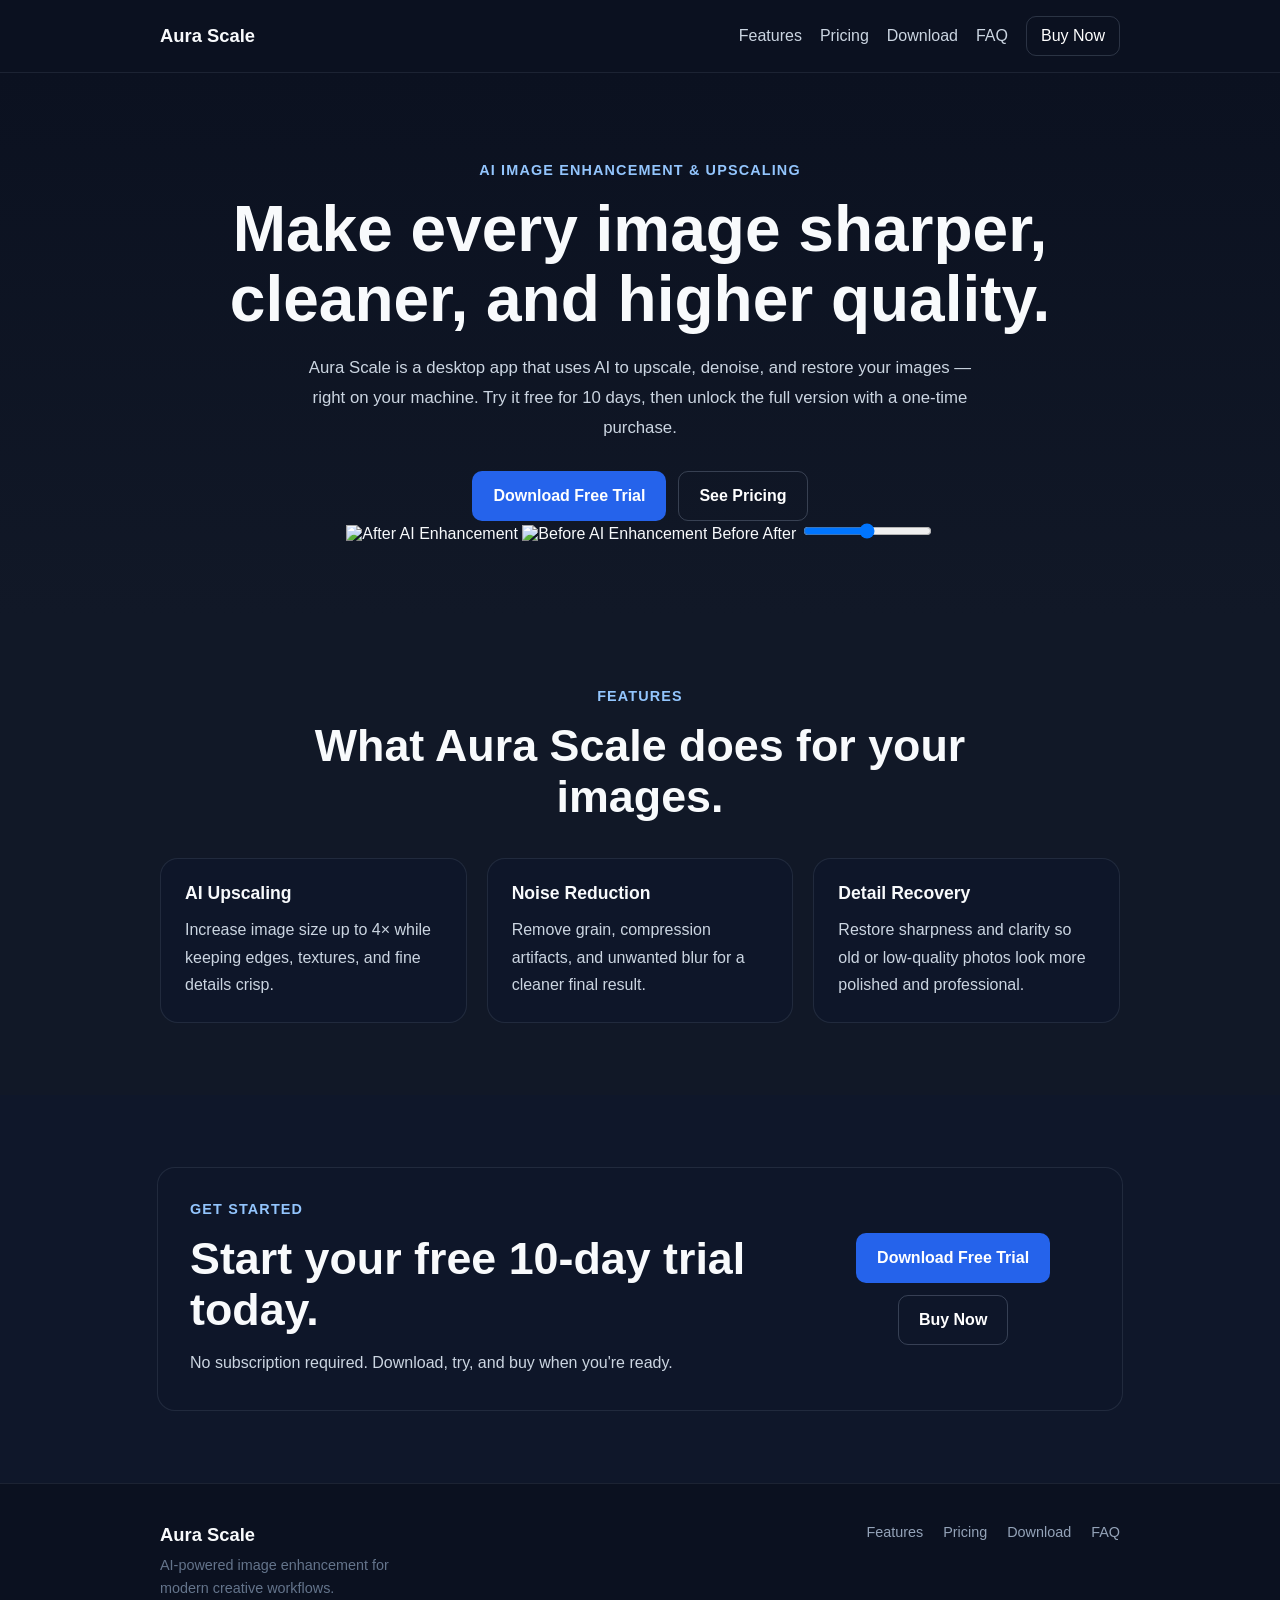
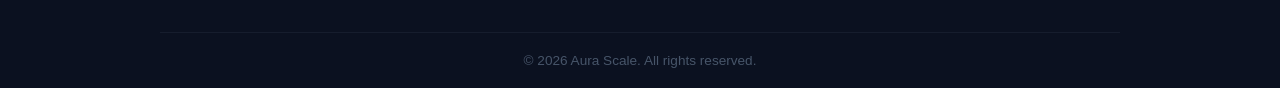
==== index.html @ 79a5b8a6 "اضافة المقارنة بين الصورة القديمة والجديدة" ====
<!DOCTYPE html>
<html lang="en">
<head>
    <meta charset="utf-8" />
    <meta name="viewport" content="width=device-width, initial-scale=1.0" />
    <title>Aura Scale — AI Image Enhancement</title>
    <meta name="description" content="Aura Scale is an AI-powered image enhancement app for upscaling, sharpening, and restoring visuals with a fast desktop workflow." />
    <link rel="icon" href="wwwroot/favicon.ico" />
    <link rel="stylesheet" href="wwwroot/css/site.css" />
</head>
<body>
    <header class="site-header">
        <div class="container site-header__inner">
            <a class="site-brand" href="./">Aura Scale</a>
            <button class="site-nav__toggle" aria-label="Open navigation" aria-expanded="false" aria-controls="site-nav">&#9776;</button>
            <nav class="site-nav" id="site-nav" aria-label="Primary">
                <a href="./#features">Features</a>
                <a href="Pricing/">Pricing</a>
                <a href="Download/">Download</a>
                <a href="FAQ/">FAQ</a>
                <a class="site-nav__cta" href="Pricing/">Buy Now</a>
            </nav>
        </div>
    </header>

    <main role="main">
        <section class="hero">
            <div class="container hero-simple">
                <span class="eyebrow">AI image enhancement &amp; upscaling</span>
                <h1>Make every image sharper, cleaner, and higher quality.</h1>
                <p class="subtitle">
                    Aura Scale is a desktop app that uses AI to upscale, denoise, and restore your images — right on your machine.
                    Try it free for 10&nbsp;days, then unlock the full version with a one-time purchase.
                </p>

                <div class="hero-buttons">
                    <a href="Download/" class="btn btn-primary">Download Free Trial</a>
                    <a href="Pricing/" class="btn btn-secondary">See Pricing</a>
                </div>

                <!-- السلايدر التفاعلي الجديد -->
                <div class="img-compare" style="--position: 50%;">
                    <img src="wwwroot/images/after.jpg" class="img-compare__after" alt="After AI Enhancement" />
                    <img src="wwwroot/images/before.jpg" class="img-compare__before" alt="Before AI Enhancement" />
                    <span class="img-compare__label img-compare__label--before">Before</span>
                    <span class="img-compare__label img-compare__label--after">After</span>
                    <input type="range" min="0" max="100" value="50" class="img-compare__slider" aria-label="Image comparison slider" />
                    <div class="img-compare__line">
                        <div class="img-compare__handle"></div>
                    </div>
                </div>
            </div>
        </section>

        <section id="features" class="section section-accent">
            <div class="container">
                <div class="section-heading section-heading--center">
                    <span class="section-kicker">Features</span>
                    <h2>What Aura Scale does for your images.</h2>
                </div>

                <div class="feature-grid">
                    <div class="feature-card">
                        <h3>AI Upscaling</h3>
                        <p>Increase image size up to 4× while keeping edges, textures, and fine details crisp.</p>
                    </div>
                    <div class="feature-card">
                        <h3>Noise Reduction</h3>
                        <p>Remove grain, compression artifacts, and unwanted blur for a cleaner final result.</p>
                    </div>
                    <div class="feature-card">
                        <h3>Detail Recovery</h3>
                        <p>Restore sharpness and clarity so old or low-quality photos look more polished and professional.</p>
                    </div>
                </div>
            </div>
        </section>

        <section class="section section-dark">
            <div class="container cta-block cta-block--simple">
                <div>
                    <span class="section-kicker">Get Started</span>
                    <h2>Start your free 10-day trial today.</h2>
                    <p>No subscription required. Download, try, and buy when you're ready.</p>
                </div>

                <div class="hero-buttons">
                    <a href="Download/" class="btn btn-primary">Download Free Trial</a>
                    <a href="Pricing/" class="btn btn-secondary">Buy Now</a>
                </div>
            </div>
        </section>
    </main>

    <footer class="site-footer">
        <div class="container site-footer__inner">
            <div class="site-footer__brand">
                <span class="site-brand">Aura Scale</span>
                <p>AI-powered image enhancement for modern creative workflows.</p>
            </div>
            <nav class="site-footer__nav" aria-label="Footer">
                <a href="./#features">Features</a>
                <a href="Pricing/">Pricing</a>
                <a href="Download/">Download</a>
                <a href="FAQ/">FAQ</a>
            </nav>
        </div>
        <div class="container site-footer__bottom">
            <p>&copy; 2026 Aura Scale. All rights reserved.</p>
        </div>
    </footer>

    <script src="wwwroot/js/site.js"></script>
</body>
</html>
---- wwwroot/css/site.css ----
html {
    font-size: 16px;
    scroll-behavior: smooth;
}

body {
    margin: 0;
    font-family: Arial, sans-serif;
    background: #0b1120;
    color: #f8fafc;
}

a {
    color: inherit;
    text-decoration: none;
}

.container {
    width: min(960px, calc(100% - 32px));
    margin: 0 auto;
}

.site-header {
    background: #0b1120;
    border-bottom: 1px solid rgba(148, 163, 184, 0.12);
}

.site-header__inner {
    display: flex;
    align-items: center;
    justify-content: space-between;
    gap: 16px;
    min-height: 72px;
}

.site-brand {
    font-size: 1.15rem;
    font-weight: 700;
}

.site-nav {
    display: flex;
    align-items: center;
    gap: 18px;
    color: #cbd5e1;
}

.site-nav__cta {
    padding: 10px 14px;
    border: 1px solid rgba(148, 163, 184, 0.24);
    border-radius: 10px;
    color: #ffffff;
}

.site-nav__toggle {
    display: none;
    background: none;
    border: 1px solid rgba(148, 163, 184, 0.3);
    color: #ffffff;
    font-size: 1.2rem;
    padding: 6px 10px;
    border-radius: 8px;
    cursor: pointer;
}

.hero {
    padding: 88px 0 72px;
    background: linear-gradient(180deg, #0b1120 0%, #111827 100%);
}

.hero-simple {
    text-align: center;
}

.eyebrow,
.section-kicker {
    display: inline-block;
    margin-bottom: 16px;
    color: #93c5fd;
    font-size: 0.9rem;
    font-weight: 700;
    text-transform: uppercase;
    letter-spacing: 0.08em;
}

.hero h1 {
    margin: 0 0 18px;
    font-size: clamp(2.5rem, 5vw, 4rem);
    line-height: 1.1;
}

.subtitle {
    margin: 0 auto 28px;
    max-width: 680px;
    color: #cbd5e1;
    font-size: 1.05rem;
    line-height: 1.8;
}

.hero-buttons {
    display: flex;
    justify-content: center;
    flex-wrap: wrap;
    gap: 12px;
}

.btn {
    display: inline-flex;
    align-items: center;
    justify-content: center;
    min-height: 48px;
    padding: 0 20px;
    border-radius: 10px;
    border: 1px solid transparent;
    font-weight: 700;
}

.btn-primary {
    background: #2563eb;
    color: #ffffff;
}

.btn-secondary {
    background: transparent;
    border-color: rgba(148, 163, 184, 0.3);
    color: #ffffff;
}

.hero-preview {
    display: grid;
    grid-template-columns: repeat(2, minmax(0, 1fr));
    gap: 18px;
    margin-top: 40px;
}

.download-figure {
    margin: 0;
}

.download-figure .preview-card {
    padding: 22px;
}

.download-figure .preview-box {
    height: 240px;
}

.preview-card,
.feature-card,
.cta-block {
    background: rgba(15, 23, 42, 0.92);
    border: 1px solid rgba(148, 163, 184, 0.14);
    border-radius: 18px;
}

.preview-card {
    padding: 18px;
}

.preview-card span {
    display: inline-block;
    margin-bottom: 12px;
    color: #bfdbfe;
    font-weight: 700;
}

.preview-card--accent {
    background: rgba(37, 99, 235, 0.12);
}

.preview-box {
    height: 180px;
    border-radius: 12px;
    border: 1px solid rgba(148, 163, 184, 0.18);
}

.preview-box--soft {
    background:
        linear-gradient(135deg, rgba(148, 163, 184, 0.22), rgba(51, 65, 85, 0.7)),
        repeating-linear-gradient(45deg, rgba(255, 255, 255, 0.04) 0 10px, rgba(255, 255, 255, 0.01) 10px 20px);
}

.preview-box--sharp {
    background:
        linear-gradient(135deg, rgba(96, 165, 250, 0.4), rgba(20, 184, 166, 0.24)),
        repeating-linear-gradient(45deg, rgba(255, 255, 255, 0.06) 0 8px, rgba(255, 255, 255, 0.01) 8px 16px);
}

.section {
    padding: 72px 0;
}

.section-dark {
    background: #0f172a;
}

.section-accent {
    background: #111827;
}

.section-heading {
    margin-bottom: 36px;
}

.section-heading--center {
    max-width: 720px;
    margin-inline: auto;
    text-align: center;
}

.section-heading h2,
.cta-block h2 {
    margin: 0 0 14px;
    font-size: clamp(1.9rem, 4vw, 2.8rem);
}

.section-heading p,
.cta-block p {
    margin: 0;
    color: #cbd5e1;
    line-height: 1.8;
}

.feature-grid {
    display: grid;
    grid-template-columns: repeat(3, minmax(0, 1fr));
    gap: 20px;
}

.feature-card {
    padding: 24px;
}

.feature-card h3 {
    margin: 0 0 12px;
    font-size: 1.1rem;
}

.feature-card p {
    margin: 0;
    color: #cbd5e1;
    line-height: 1.7;
}

.cta-block {
    display: flex;
    align-items: center;
    justify-content: space-between;
    gap: 24px;
    padding: 32px;
}

.cta-block--simple {
    max-width: 900px;
    margin: 0 auto;
}

.site-footer {
    padding: 40px 0 0;
    border-top: 1px solid rgba(148, 163, 184, 0.12);
    background: #0b1120;
}

.site-footer__inner {
    display: flex;
    align-items: flex-start;
    justify-content: space-between;
    gap: 32px;
    padding-bottom: 32px;
}

.site-footer__brand p {
    margin: 8px 0 0;
    color: #64748b;
    font-size: 0.9rem;
    max-width: 260px;
    line-height: 1.6;
}

.site-footer__nav {
    display: flex;
    flex-wrap: wrap;
    gap: 20px;
    align-items: center;
}

.site-footer__nav a {
    color: #94a3b8;
    font-size: 0.9rem;
    transition: color 0.15s;
}

.site-footer__nav a:hover {
    color: #f8fafc;
}

.site-footer__bottom {
    border-top: 1px solid rgba(148, 163, 184, 0.08);
    padding: 20px 0;
}

.site-footer__bottom p {
    margin: 0;
    color: #475569;
    text-align: center;
    font-size: 0.85rem;
}

/* ── Page header ── */
.page-header {
    padding: 72px 0 56px;
    background: linear-gradient(180deg, #0b1120 0%, #111827 100%);
    text-align: center;
}

.page-header .section-kicker {
    margin-bottom: 12px;
}

.page-header h1 {
    margin: 0 0 16px;
    font-size: clamp(2rem, 4vw, 3rem);
    line-height: 1.15;
}

.page-header p {
    margin: 0 auto;
    max-width: 640px;
    color: #cbd5e1;
    font-size: 1.05rem;
    line-height: 1.8;
}

/* ── Info cards / step cards ── */
.info-grid {
    display: grid;
    grid-template-columns: repeat(auto-fit, minmax(260px, 1fr));
    gap: 20px;
    margin-top: 40px;
}

.info-card {
    background: rgba(15, 23, 42, 0.92);
    border: 1px solid rgba(148, 163, 184, 0.14);
    border-radius: 18px;
    padding: 28px;
}

.info-card__number {
    display: inline-flex;
    align-items: center;
    justify-content: center;
    width: 36px;
    height: 36px;
    border-radius: 50%;
    background: rgba(37, 99, 235, 0.18);
    color: #93c5fd;
    font-weight: 700;
    font-size: 0.95rem;
    margin-bottom: 14px;
}

.info-card h3 {
    margin: 0 0 10px;
    font-size: 1.05rem;
}

.info-card p {
    margin: 0;
    color: #94a3b8;
    line-height: 1.7;
    font-size: 0.95rem;
}

/* ── Pricing cards ── */
.pricing-grid {
    display: grid;
    grid-template-columns: repeat(auto-fit, minmax(280px, 1fr));
    gap: 24px;
    margin-top: 40px;
}

.pricing-card {
    background: rgba(15, 23, 42, 0.92);
    border: 1px solid rgba(148, 163, 184, 0.14);
    border-radius: 18px;
    padding: 32px;
    display: flex;
    flex-direction: column;
    gap: 20px;
}

.pricing-card--featured {
    border-color: rgba(37, 99, 235, 0.5);
    background: rgba(37, 99, 235, 0.06);
}

.pricing-card__badge {
    display: inline-block;
    background: #2563eb;
    color: #fff;
    font-size: 0.75rem;
    font-weight: 700;
    letter-spacing: 0.06em;
    text-transform: uppercase;
    padding: 4px 10px;
    border-radius: 6px;
    margin-bottom: 4px;
}

.pricing-card__price {
    font-size: 2.4rem;
    font-weight: 700;
    line-height: 1;
}

.pricing-card__price span {
    font-size: 1rem;
    font-weight: 400;
    color: #94a3b8;
}

.pricing-card h3 {
    margin: 0 0 4px;
    font-size: 1.2rem;
}

.pricing-card p {
    margin: 0;
    color: #94a3b8;
    font-size: 0.95rem;
    line-height: 1.6;
}

.pricing-card ul {
    margin: 0;
    padding: 0;
    list-style: none;
    display: flex;
    flex-direction: column;
    gap: 10px;
    flex: 1;
}

.pricing-card ul li {
    color: #cbd5e1;
    font-size: 0.95rem;
    padding-left: 20px;
    position: relative;
}

.pricing-card ul li::before {
    content: "✓";
    position: absolute;
    left: 0;
    color: #60a5fa;
}

/* ── FAQ ── */
.faq-list {
    margin-top: 40px;
    display: flex;
    flex-direction: column;
    gap: 16px;
}

.faq-item {
    background: rgba(15, 23, 42, 0.92);
    border: 1px solid rgba(148, 163, 184, 0.14);
    border-radius: 14px;
    padding: 24px;
}

.faq-item h3 {
    margin: 0 0 10px;
    font-size: 1rem;
    color: #e2e8f0;
}

.faq-item p {
    margin: 0;
    color: #94a3b8;
    line-height: 1.75;
    font-size: 0.95rem;
}

/* ── Thank You ── */
.thankyou-hero {
    padding: 88px 0 72px;
    background: linear-gradient(180deg, #0b1120 0%, #111827 100%);
    text-align: center;
}

.thankyou-hero .checkmark {
    font-size: 3rem;
    margin-bottom: 16px;
}

.thankyou-hero h1 {
    margin: 0 0 16px;
    font-size: clamp(2rem, 4vw, 3rem);
}

.thankyou-hero p {
    margin: 0 auto 8px;
    max-width: 560px;
    color: #cbd5e1;
    font-size: 1.05rem;
    line-height: 1.8;
}

/* ── nav active state ── */
.site-nav a.active,
.site-nav a[aria-current="page"] {
    color: #f8fafc;
}

@media (max-width: 768px) {
    .site-nav__toggle {
        display: block;
    }

    .site-nav {
        display: none;
        flex-direction: column;
        align-items: flex-start;
        width: 100%;
        padding: 12px 0 16px;
        gap: 12px;
    }

    .site-nav.is-open {
        display: flex;
    }

    .site-header__inner {
        flex-wrap: wrap;
        padding: 12px 0;
    }

    .cta-block {
        flex-direction: column;
        align-items: flex-start;
    }

    .hero-preview,
    .feature-grid,
    .info-grid,
    .pricing-grid {
        grid-template-columns: 1fr;
    }

    .cta-block {
        align-items: flex-start;
    }

    .hero h1 {
        font-size: 2.4rem;
    }

    .site-footer__inner {
        flex-direction: column;
        gap: 24px;
    }
}
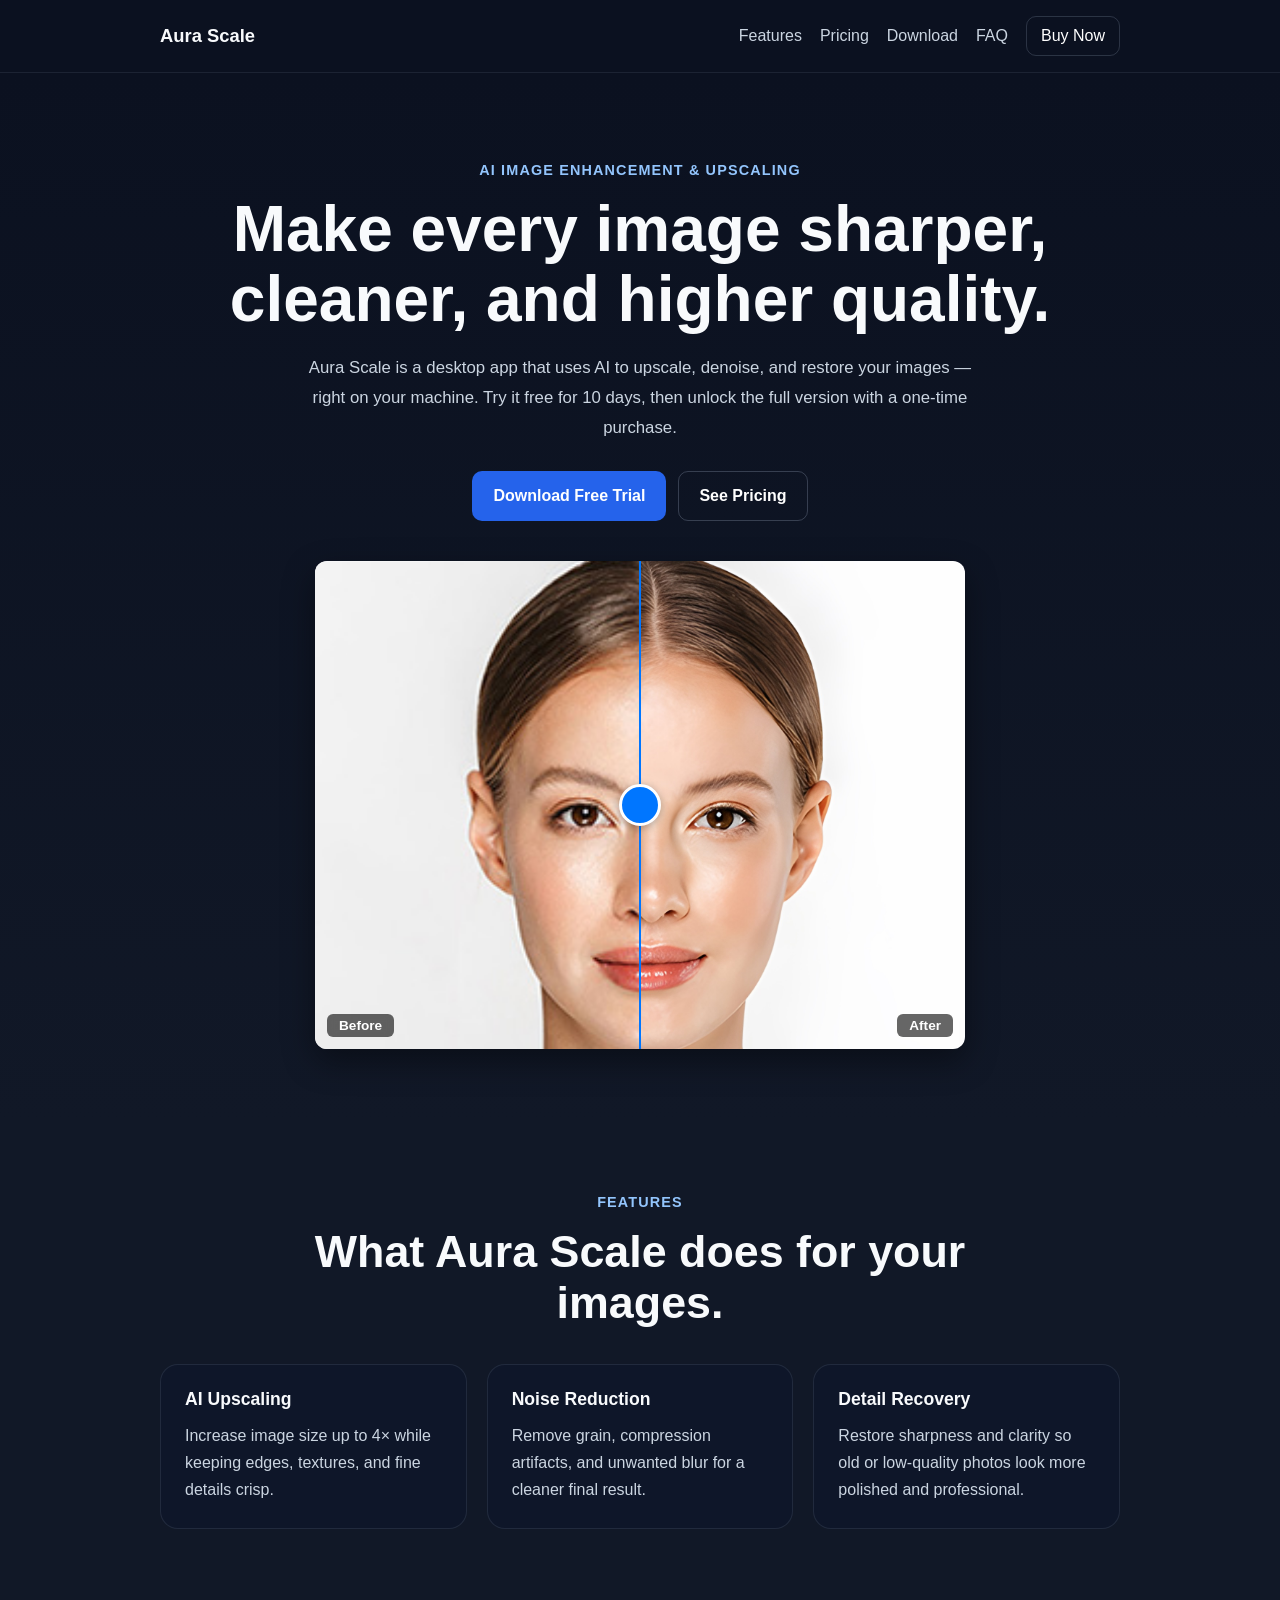
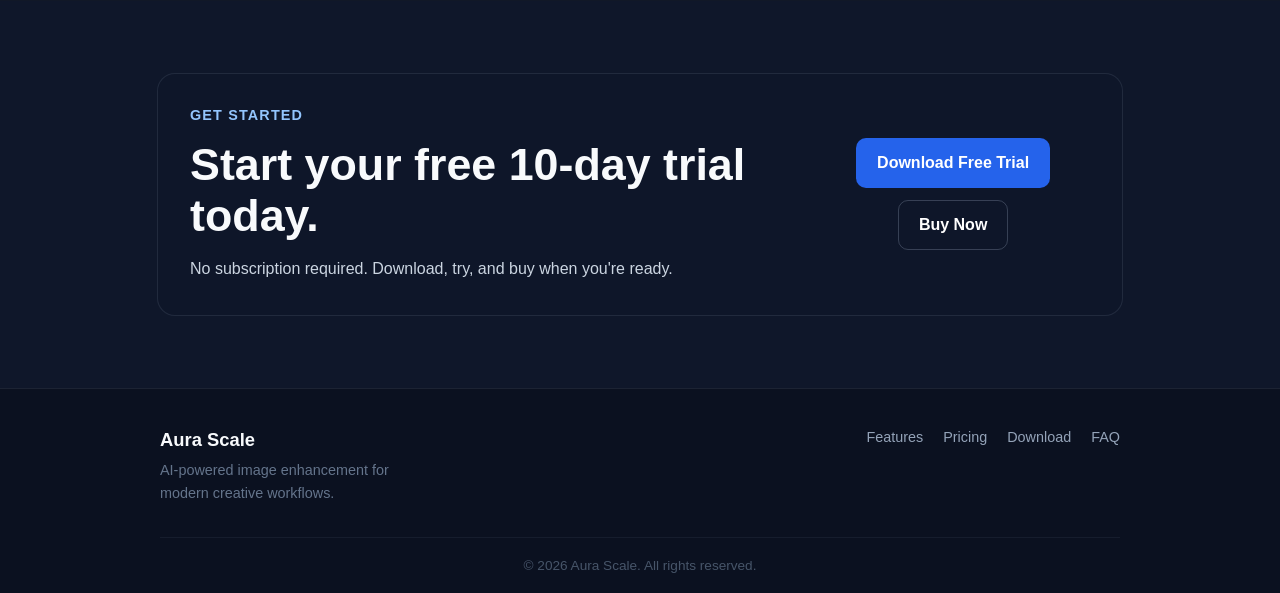
==== commit ca3018ec: "Integrate Google Analytics tracking code Added Google Analytics tracking script to the head section." ====
--- a/index.html
+++ b/index.html
@@ -7,6 +7,17 @@
     <meta name="description" content="Aura Scale is an AI-powered image enhancement app for upscaling, sharpening, and restoring visuals with a fast desktop workflow." />
     <link rel="icon" href="wwwroot/favicon.ico" />
     <link rel="stylesheet" href="wwwroot/css/site.css" />
+
+    <!-- Google tag (gtag.js) -->
+<script async src="https://www.googletagmanager.com/gtag/js?id=G-1RCC1Y6H6X"></script>
+<script>
+  window.dataLayer = window.dataLayer || [];
+  function gtag(){dataLayer.push(arguments);}
+  gtag('js', new Date());
+
+  gtag('config', 'G-1RCC1Y6H6X');
+</script>
+    
 </head>
 <body>
     <header class="site-header">
--- a/wwwroot/css/site.css
+++ b/wwwroot/css/site.css
@@ -563,3 +563,89 @@
         gap: 24px;
     }
 }
+
+/* Image Compare Slider */
+.img-compare {
+    position: relative;
+    width: 100%;
+    max-width: 650px;
+    margin: 2.5rem auto 0;
+    border-radius: 12px;
+    overflow: hidden;
+    box-shadow: 0 12px 32px rgba(0, 0, 0, 0.4);
+    aspect-ratio: 4 / 3;
+    user-select: none;
+}
+
+.img-compare__after,
+.img-compare__before {
+    position: absolute;
+    top: 0;
+    left: 0;
+    width: 100%;
+    height: 100%;
+    object-fit: cover;
+    pointer-events: none;
+}
+
+.img-compare__before {
+    clip-path: inset(0 calc(100% - var(--position)) 0 0);
+}
+
+.img-compare__slider {
+    position: absolute;
+    inset: 0;
+    width: 100%;
+    height: 100%;
+    opacity: 0;
+    cursor: ew-resize;
+    z-index: 10;
+    margin: 0;
+}
+
+.img-compare__line {
+    position: absolute;
+    top: 0;
+    bottom: 0;
+    left: var(--position);
+    width: 2px;
+    background: #0076ff;
+    transform: translateX(-50%);
+    pointer-events: none;
+    z-index: 5;
+}
+
+.img-compare__handle {
+    position: absolute;
+    top: 50%;
+    left: 50%;
+    transform: translate(-50%, -50%);
+    width: 36px;
+    height: 36px;
+    background: #0076ff;
+    border: 3px solid #ffffff;
+    border-radius: 50%;
+    box-shadow: 0 2px 10px rgba(0, 0, 0, 0.3);
+}
+
+.img-compare__label {
+    position: absolute;
+    bottom: 12px;
+    padding: 4px 12px;
+    background: rgba(0, 0, 0, 0.6);
+    color: #fff;
+    font-size: 0.85rem;
+    font-weight: 600;
+    border-radius: 6px;
+    backdrop-filter: blur(4px);
+    pointer-events: none;
+    z-index: 4;
+}
+
+.img-compare__label--before {
+    left: 12px;
+}
+
+.img-compare__label--after {
+    right: 12px;
+}
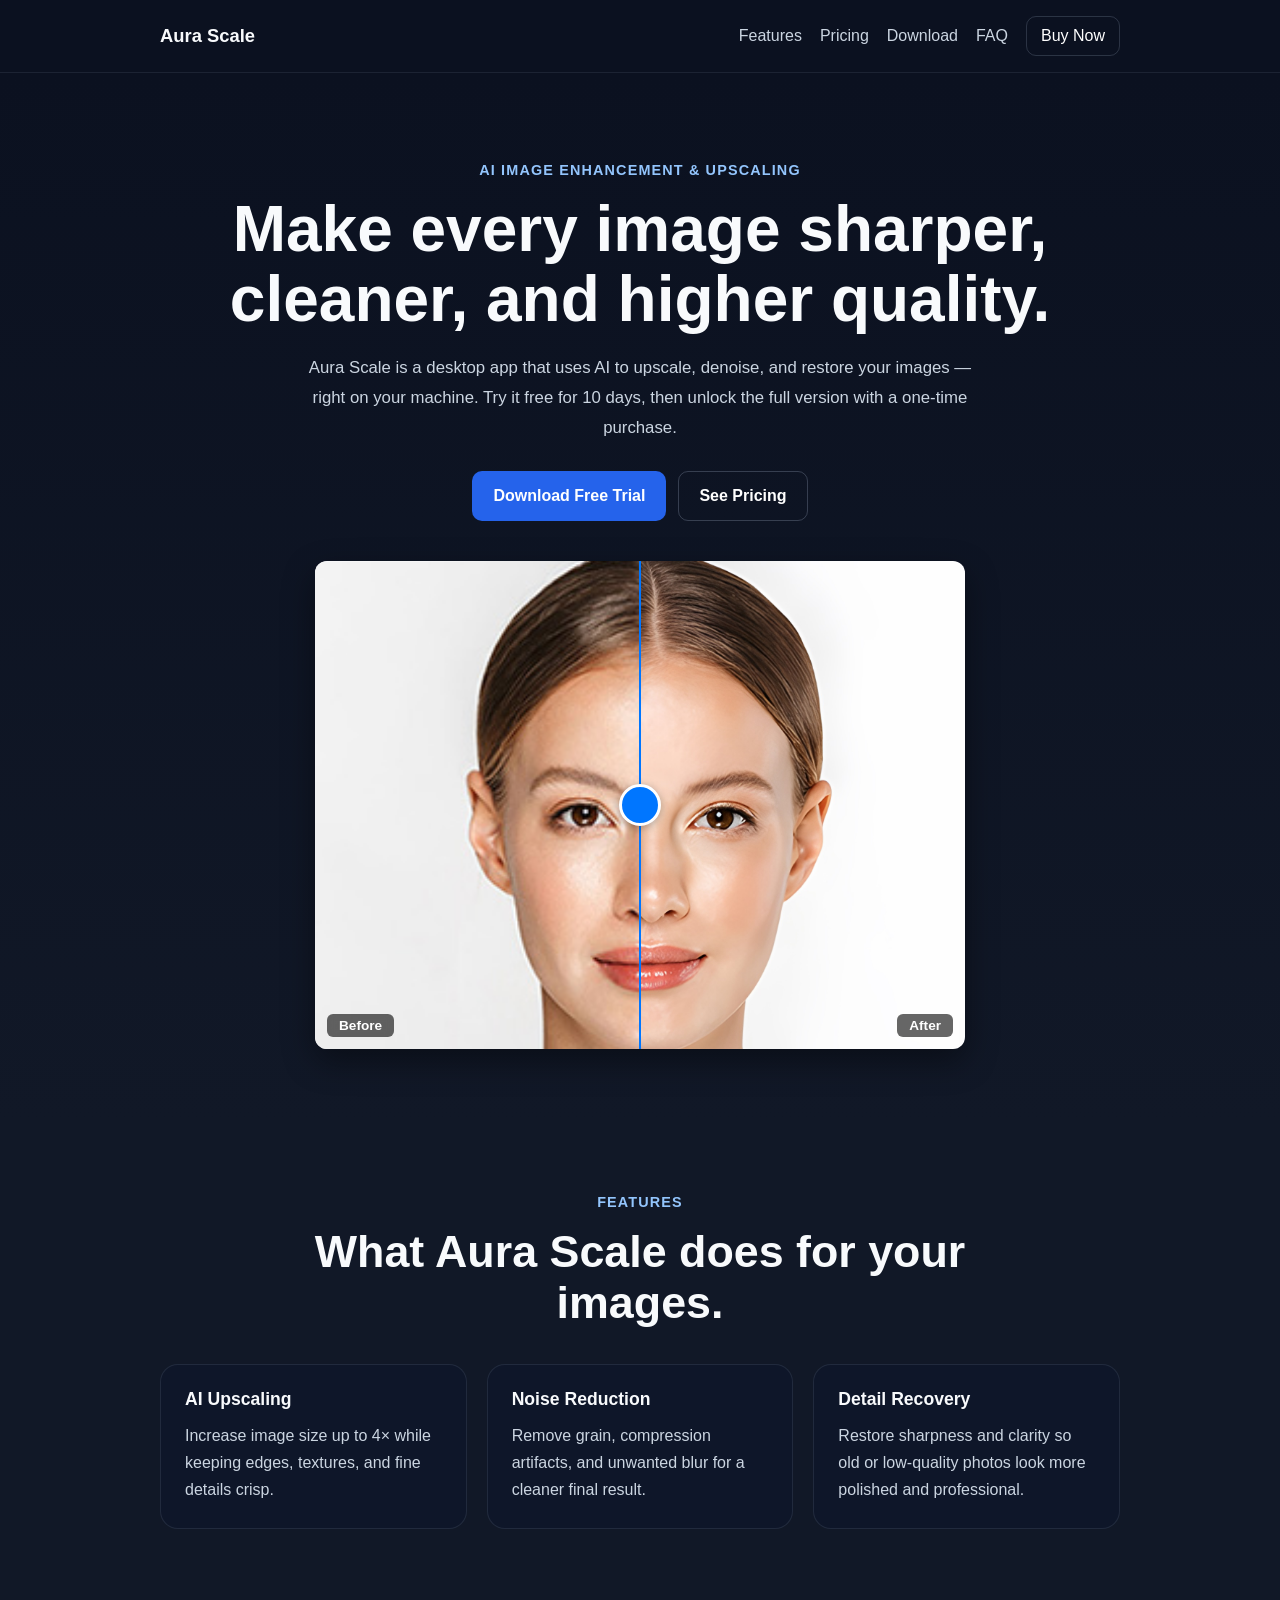
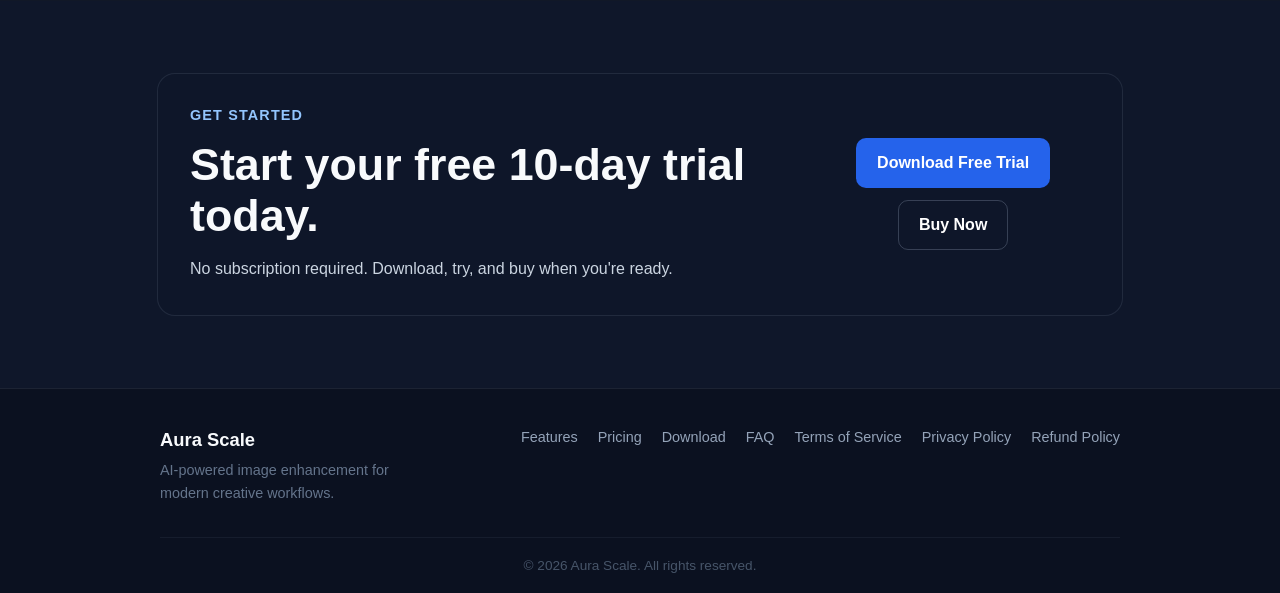
==== commit 534ffabc: "Update footer with legal links Added links to Terms of Service, Privacy Policy, and Refund Policy in" ====
--- a/index.html
+++ b/index.html
@@ -9,15 +9,14 @@
     <link rel="stylesheet" href="wwwroot/css/site.css" />
 
     <!-- Google tag (gtag.js) -->
-<script async src="https://www.googletagmanager.com/gtag/js?id=G-1RCC1Y6H6X"></script>
-<script>
-  window.dataLayer = window.dataLayer || [];
-  function gtag(){dataLayer.push(arguments);}
-  gtag('js', new Date());
+    <script async src="https://www.googletagmanager.com/gtag/js?id=G-1RCC1Y6H6X"></script>
+    <script>
+      window.dataLayer = window.dataLayer || [];
+      function gtag(){dataLayer.push(arguments);}
+      gtag('js', new Date());
 
-  gtag('config', 'G-1RCC1Y6H6X');
-</script>
-    
+      gtag('config', 'G-1RCC1Y6H6X');
+    </script>
 </head>
 <body>
     <header class="site-header">
@@ -49,7 +48,7 @@
                     <a href="Pricing/" class="btn btn-secondary">See Pricing</a>
                 </div>
 
-                <!-- السلايدر التفاعلي الجديد -->
+                <!-- السلايدر التفاعلي -->
                 <div class="img-compare" style="--position: 50%;">
                     <img src="wwwroot/images/after.jpg" class="img-compare__after" alt="After AI Enhancement" />
                     <img src="wwwroot/images/before.jpg" class="img-compare__before" alt="Before AI Enhancement" />
@@ -114,6 +113,9 @@
                 <a href="Pricing/">Pricing</a>
                 <a href="Download/">Download</a>
                 <a href="FAQ/">FAQ</a>
+                <a href="Legal/terms.html">Terms of Service</a>
+                <a href="Legal/privacy.html">Privacy Policy</a>
+                <a href="Legal/refund.html">Refund Policy</a>
             </nav>
         </div>
         <div class="container site-footer__bottom">
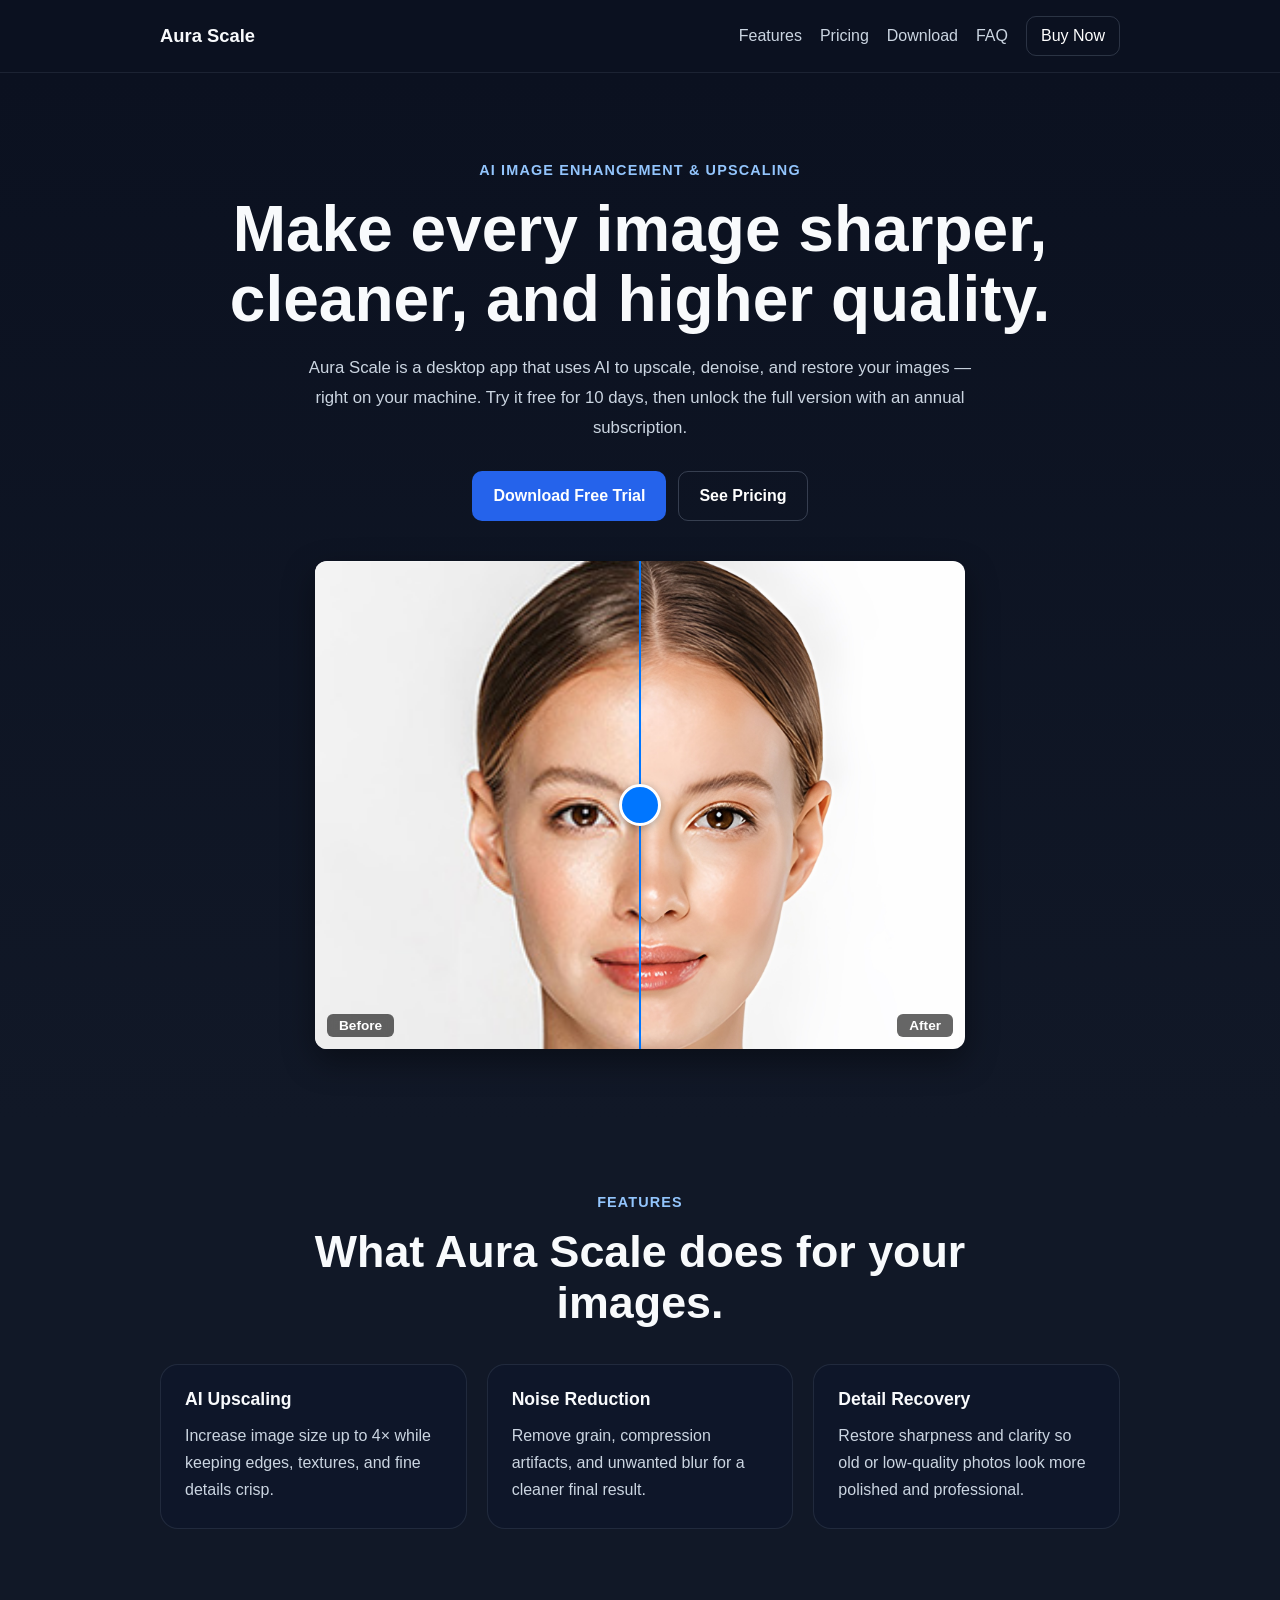
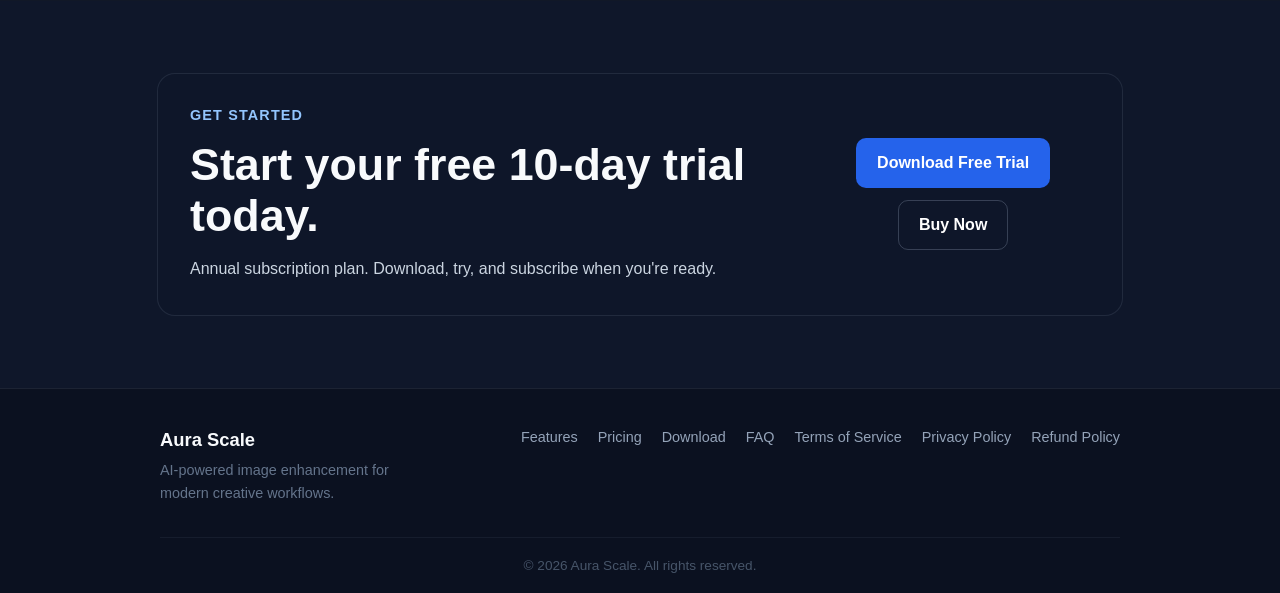
==== commit 53df6aa5: "Revise subscription information in index.html Updated subscription model details in the hero section" ====
--- a/index.html
+++ b/index.html
@@ -40,7 +40,7 @@
                 <h1>Make every image sharper, cleaner, and higher quality.</h1>
                 <p class="subtitle">
                     Aura Scale is a desktop app that uses AI to upscale, denoise, and restore your images — right on your machine.
-                    Try it free for 10&nbsp;days, then unlock the full version with a one-time purchase.
+                    Try it free for 10&nbsp;days, then unlock the full version with an annual subscription.
                 </p>
 
                 <div class="hero-buttons">
@@ -91,7 +91,7 @@
                 <div>
                     <span class="section-kicker">Get Started</span>
                     <h2>Start your free 10-day trial today.</h2>
-                    <p>No subscription required. Download, try, and buy when you're ready.</p>
+                    <p>Annual subscription plan. Download, try, and subscribe when you're ready.</p>
                 </div>
 
                 <div class="hero-buttons">
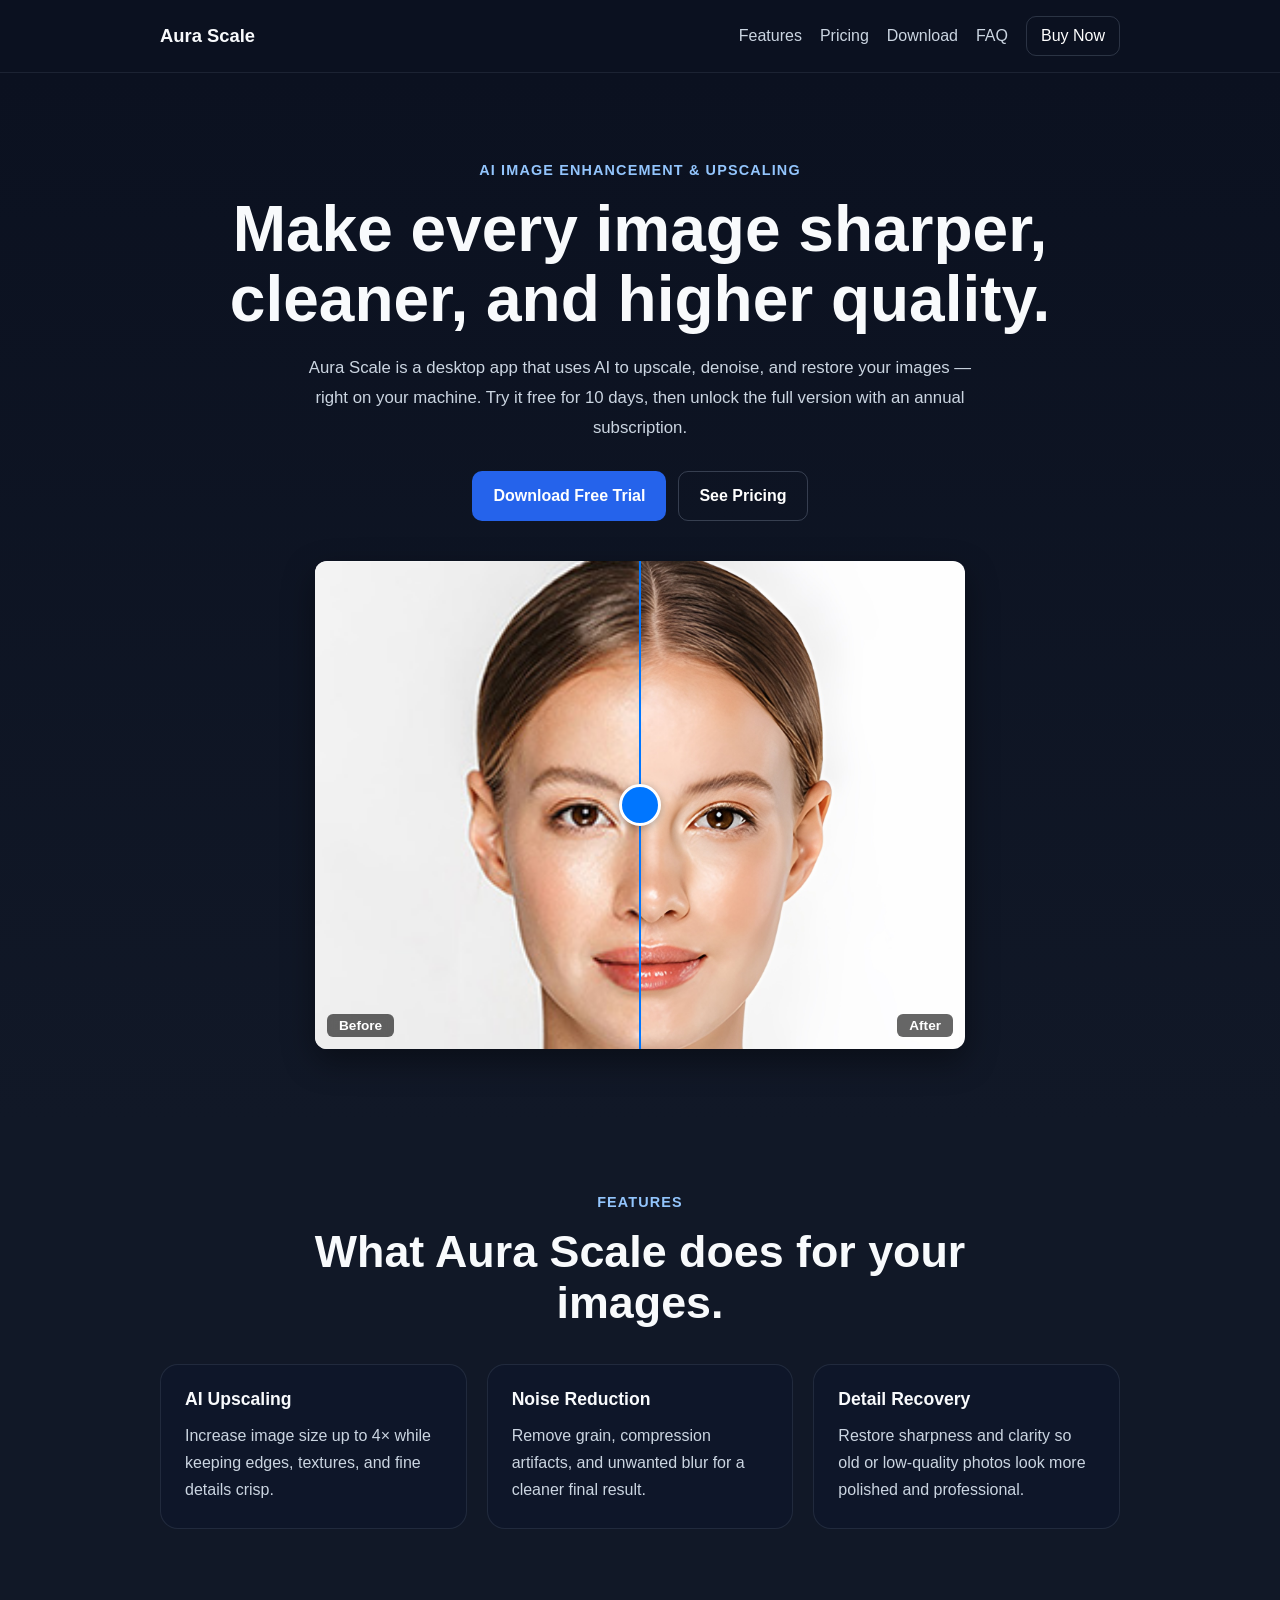
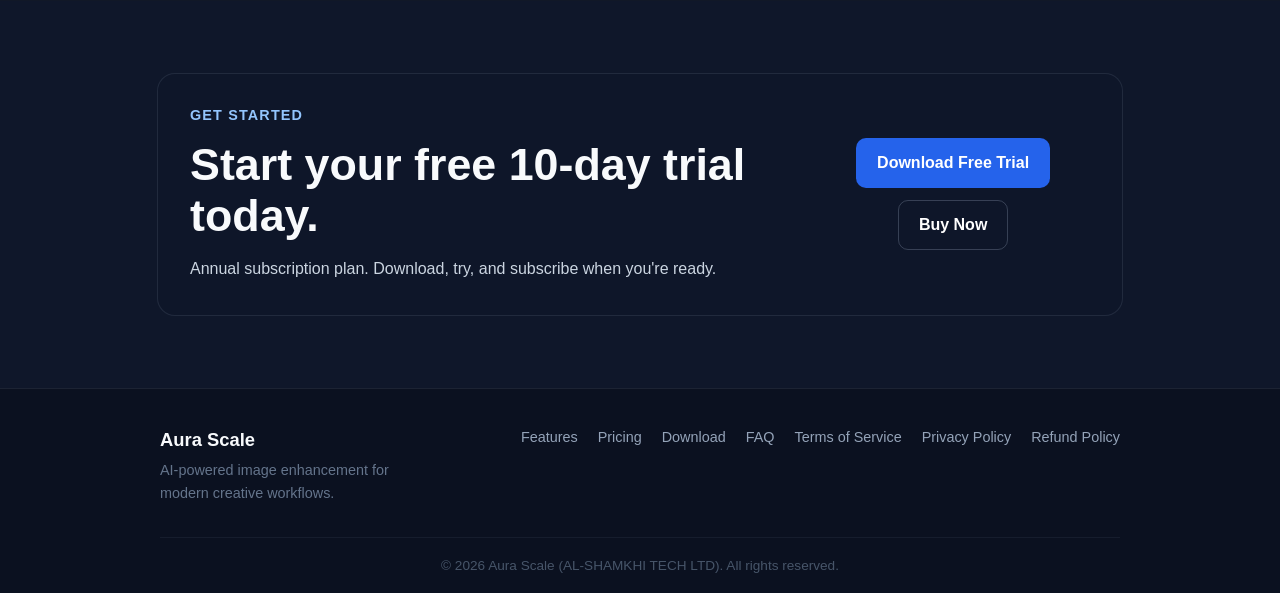
==== commit c8d3f463: "Fix HTML structure and update links" ====
--- a/index.html
+++ b/index.html
@@ -25,10 +25,10 @@
             <button class="site-nav__toggle" aria-label="Open navigation" aria-expanded="false" aria-controls="site-nav">&#9776;</button>
             <nav class="site-nav" id="site-nav" aria-label="Primary">
                 <a href="./#features">Features</a>
-                <a href="Pricing/">Pricing</a>
-                <a href="Download/">Download</a>
-                <a href="FAQ/">FAQ</a>
-                <a class="site-nav__cta" href="Pricing/">Buy Now</a>
+                <a href="pricing/">Pricing</a>
+                <a href="download/">Download</a>
+                <a href="faq/">FAQ</a>
+                <a class="site-nav__cta" href="pricing/">Buy Now</a>
             </nav>
         </div>
     </header>
@@ -44,8 +44,8 @@
                 </p>
 
                 <div class="hero-buttons">
-                    <a href="Download/" class="btn btn-primary">Download Free Trial</a>
-                    <a href="Pricing/" class="btn btn-secondary">See Pricing</a>
+                    <a href="download/" class="btn btn-primary">Download Free Trial</a>
+                    <a href="pricing/" class="btn btn-secondary">See Pricing</a>
                 </div>
 
                 <!-- السلايدر التفاعلي -->
@@ -95,8 +95,8 @@
                 </div>
 
                 <div class="hero-buttons">
-                    <a href="Download/" class="btn btn-primary">Download Free Trial</a>
-                    <a href="Pricing/" class="btn btn-secondary">Buy Now</a>
+                    <a href="download/" class="btn btn-primary">Download Free Trial</a>
+                    <a href="pricing/" class="btn btn-secondary">Buy Now</a>
                 </div>
             </div>
         </section>
@@ -110,16 +110,16 @@
             </div>
             <nav class="site-footer__nav" aria-label="Footer">
                 <a href="./#features">Features</a>
-                <a href="Pricing/">Pricing</a>
-                <a href="Download/">Download</a>
-                <a href="FAQ/">FAQ</a>
-                <a href="Legal/terms.html">Terms of Service</a>
-                <a href="Legal/privacy.html">Privacy Policy</a>
-                <a href="Legal/refund.html">Refund Policy</a>
+                <a href="pricing/">Pricing</a>
+                <a href="download/">Download</a>
+                <a href="faq/">FAQ</a>
+                <a href="legal/terms.html">Terms of Service</a>
+                <a href="legal/privacy.html">Privacy Policy</a>
+                <a href="legal/refund.html">Refund Policy</a>
             </nav>
         </div>
         <div class="container site-footer__bottom">
-            <p>&copy; 2026 Aura Scale. All rights reserved.</p>
+            <p>&copy; 2026 Aura Scale (AL-SHAMKHI TECH LTD). All rights reserved.</p>
         </div>
     </footer>
 
